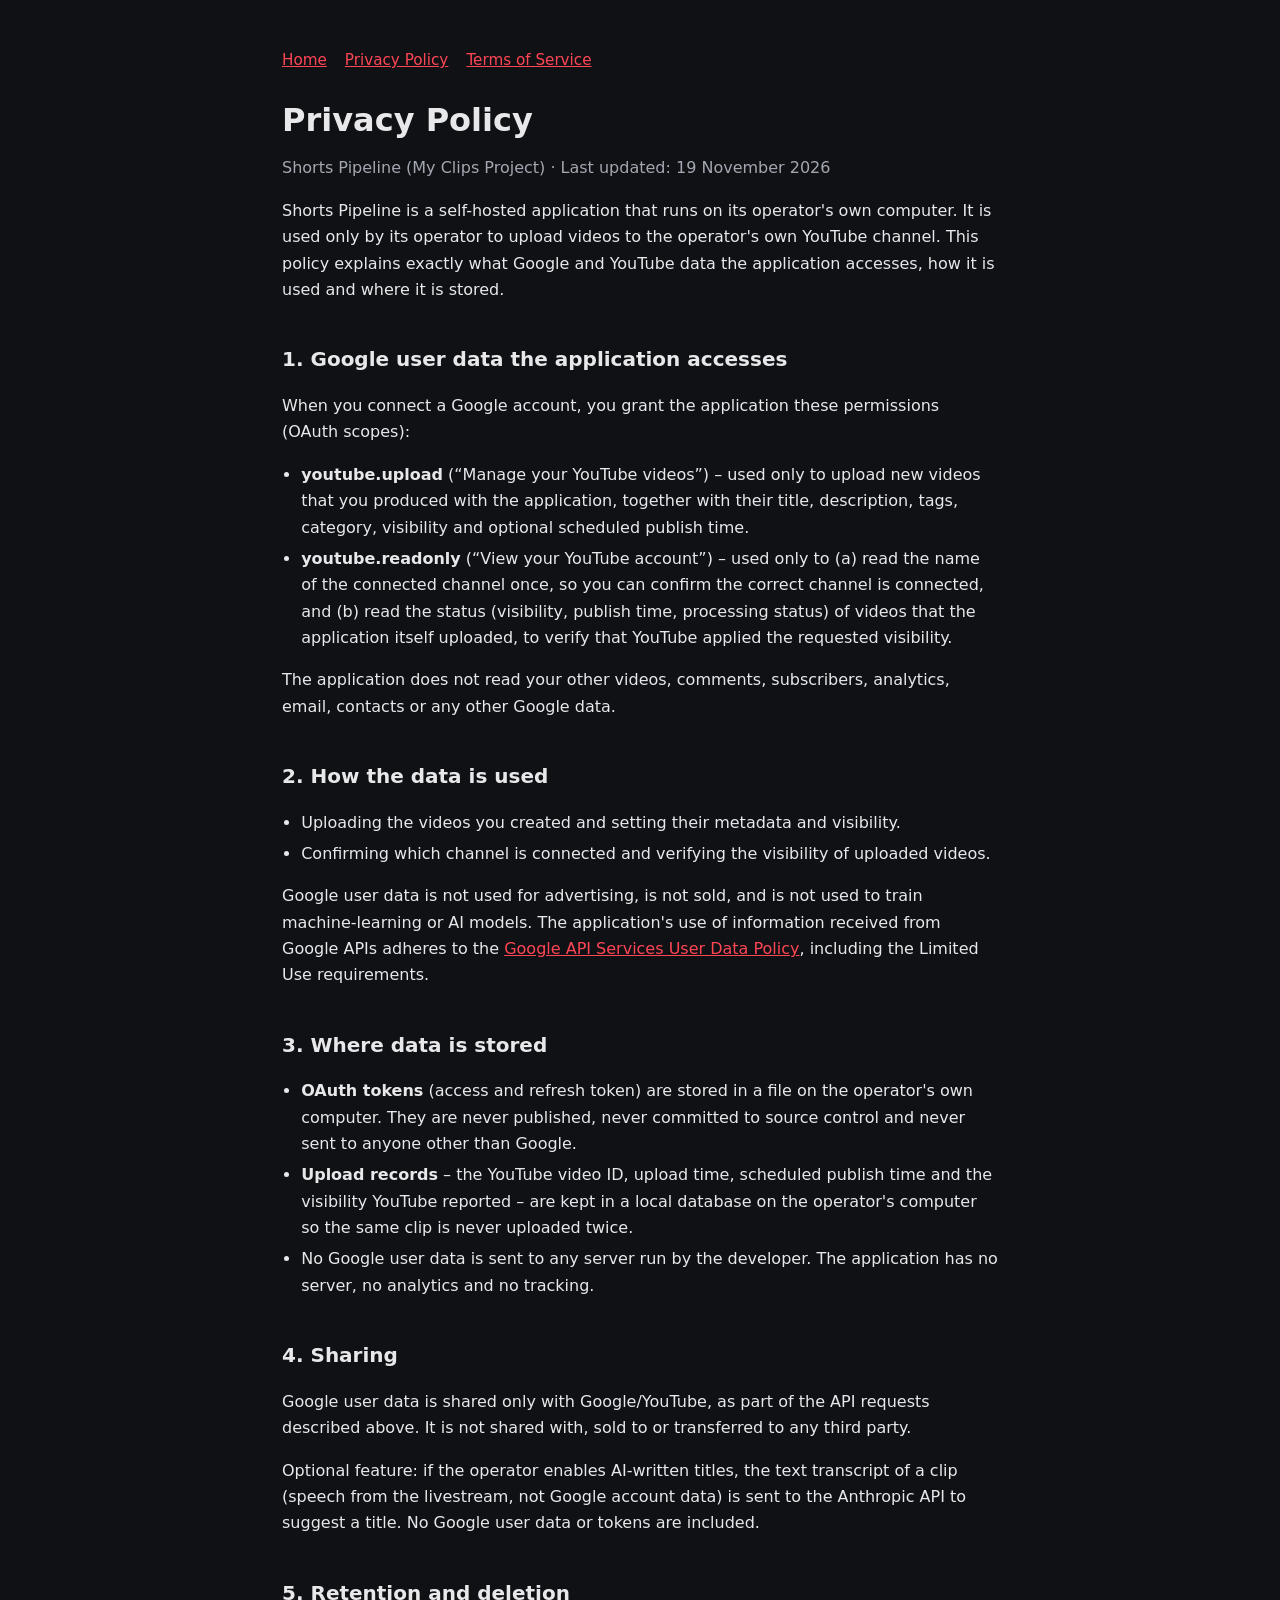
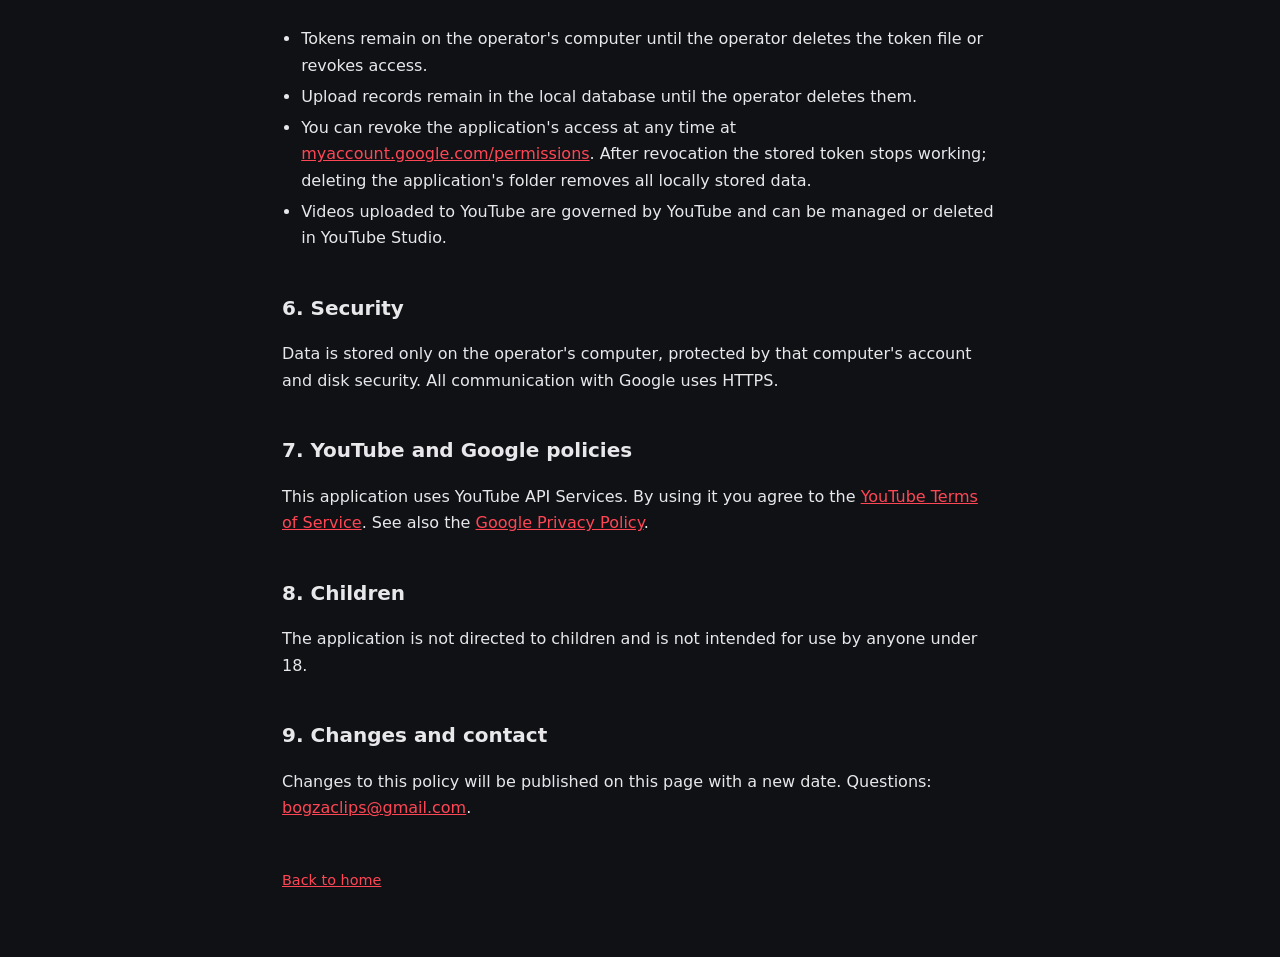
==== privacy.html @ f404f1be "Add files via upload" ====
<!DOCTYPE html>
<html lang="en"><head><meta charset="utf-8"><meta name="viewport" content="width=device-width,initial-scale=1">
<title>Privacy Policy – Shorts Pipeline</title><link rel="stylesheet" href="style.css"></head><body><main>
<nav><a href="./">Home</a><a href="privacy.html">Privacy Policy</a><a href="terms.html">Terms of Service</a></nav>
<h1>Privacy Policy</h1>
<p class="muted">Shorts Pipeline (My Clips Project) · Last updated: 19 November 2026</p>

<p>Shorts Pipeline is a self-hosted application that runs on its operator's own computer. It is used only by its operator to upload videos to the operator's own YouTube channel. This policy explains exactly what Google and YouTube data the application accesses, how it is used and where it is stored.</p>

<h2>1. Google user data the application accesses</h2>
<p>When you connect a Google account, you grant the application these permissions (OAuth scopes):</p>
<ul>
<li><strong>youtube.upload</strong> (“Manage your YouTube videos”) – used only to upload new videos that you produced with the application, together with their title, description, tags, category, visibility and optional scheduled publish time.</li>
<li><strong>youtube.readonly</strong> (“View your YouTube account”) – used only to (a) read the name of the connected channel once, so you can confirm the correct channel is connected, and (b) read the status (visibility, publish time, processing status) of videos that the application itself uploaded, to verify that YouTube applied the requested visibility.</li>
</ul>
<p>The application does not read your other videos, comments, subscribers, analytics, email, contacts or any other Google data.</p>

<h2>2. How the data is used</h2>
<ul>
<li>Uploading the videos you created and setting their metadata and visibility.</li>
<li>Confirming which channel is connected and verifying the visibility of uploaded videos.</li>
</ul>
<p>Google user data is not used for advertising, is not sold, and is not used to train machine-learning or AI models. The application's use of information received from Google APIs adheres to the <a href="https://developers.google.com/terms/api-services-user-data-policy">Google API Services User Data Policy</a>, including the Limited Use requirements.</p>

<h2>3. Where data is stored</h2>
<ul>
<li><strong>OAuth tokens</strong> (access and refresh token) are stored in a file on the operator's own computer. They are never published, never committed to source control and never sent to anyone other than Google.</li>
<li><strong>Upload records</strong> – the YouTube video ID, upload time, scheduled publish time and the visibility YouTube reported – are kept in a local database on the operator's computer so the same clip is never uploaded twice.</li>
<li>No Google user data is sent to any server run by the developer. The application has no server, no analytics and no tracking.</li>
</ul>

<h2>4. Sharing</h2>
<p>Google user data is shared only with Google/YouTube, as part of the API requests described above. It is not shared with, sold to or transferred to any third party.</p>
<p>Optional feature: if the operator enables AI-written titles, the text transcript of a clip (speech from the livestream, not Google account data) is sent to the Anthropic API to suggest a title. No Google user data or tokens are included.</p>

<h2>5. Retention and deletion</h2>
<ul>
<li>Tokens remain on the operator's computer until the operator deletes the token file or revokes access.</li>
<li>Upload records remain in the local database until the operator deletes them.</li>
<li>You can revoke the application's access at any time at <a href="https://myaccount.google.com/permissions">myaccount.google.com/permissions</a>. After revocation the stored token stops working; deleting the application's folder removes all locally stored data.</li>
<li>Videos uploaded to YouTube are governed by YouTube and can be managed or deleted in YouTube Studio.</li>
</ul>

<h2>6. Security</h2>
<p>Data is stored only on the operator's computer, protected by that computer's account and disk security. All communication with Google uses HTTPS.</p>

<h2>7. YouTube and Google policies</h2>
<p>This application uses YouTube API Services. By using it you agree to the <a href="https://www.youtube.com/t/terms">YouTube Terms of Service</a>. See also the <a href="https://policies.google.com/privacy">Google Privacy Policy</a>.</p>

<h2>8. Children</h2>
<p>The application is not directed to children and is not intended for use by anyone under 18.</p>

<h2>9. Changes and contact</h2>
<p>Changes to this policy will be published on this page with a new date. Questions: <a href="mailto:bogzaclips@gmail.com">bogzaclips@gmail.com</a>.</p>
<footer><a href="./">Back to home</a></footer>
</main></body></html>
---- style.css ----
:root{--bg:#0f1115;--fg:#e8e8ea;--muted:#a3a7b0;--acc:#ff4655;--card:#171a21}
*{box-sizing:border-box}body{margin:0;font:16px/1.65 system-ui,-apple-system,Segoe UI,Roboto,sans-serif;background:var(--bg);color:var(--fg)}
main{max-width:760px;margin:0 auto;padding:48px 22px 64px}
header a,footer a,main a{color:var(--acc)}h1{font-size:2rem;line-height:1.2;margin:.2em 0 .4em}
h2{margin-top:2em;font-size:1.25rem}.muted{color:var(--muted)}
.card{background:var(--card);border-radius:12px;padding:18px 20px;margin:18px 0}
nav{display:flex;gap:18px;font-size:.95rem;margin-bottom:28px}
footer{margin-top:48px;font-size:.9rem;color:var(--muted)}
ul{padding-left:1.2em}li{margin:.3em 0}
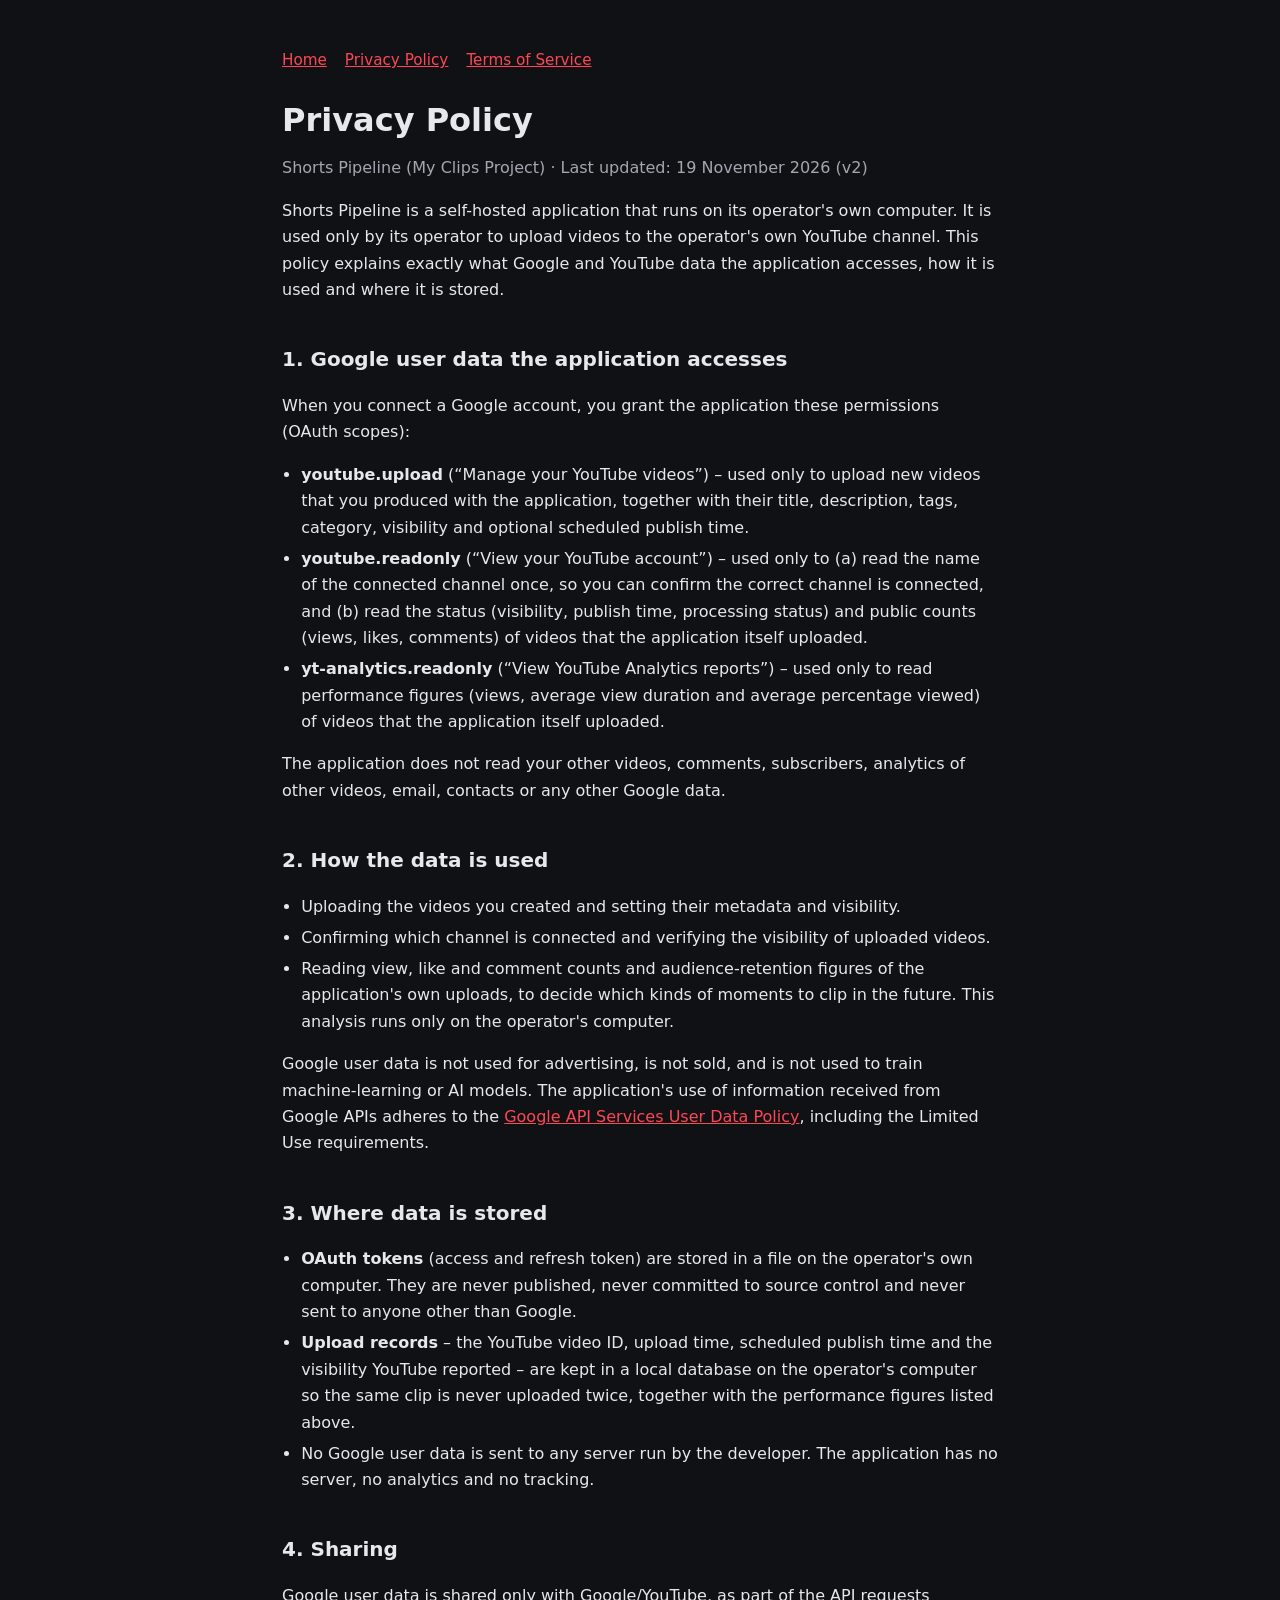
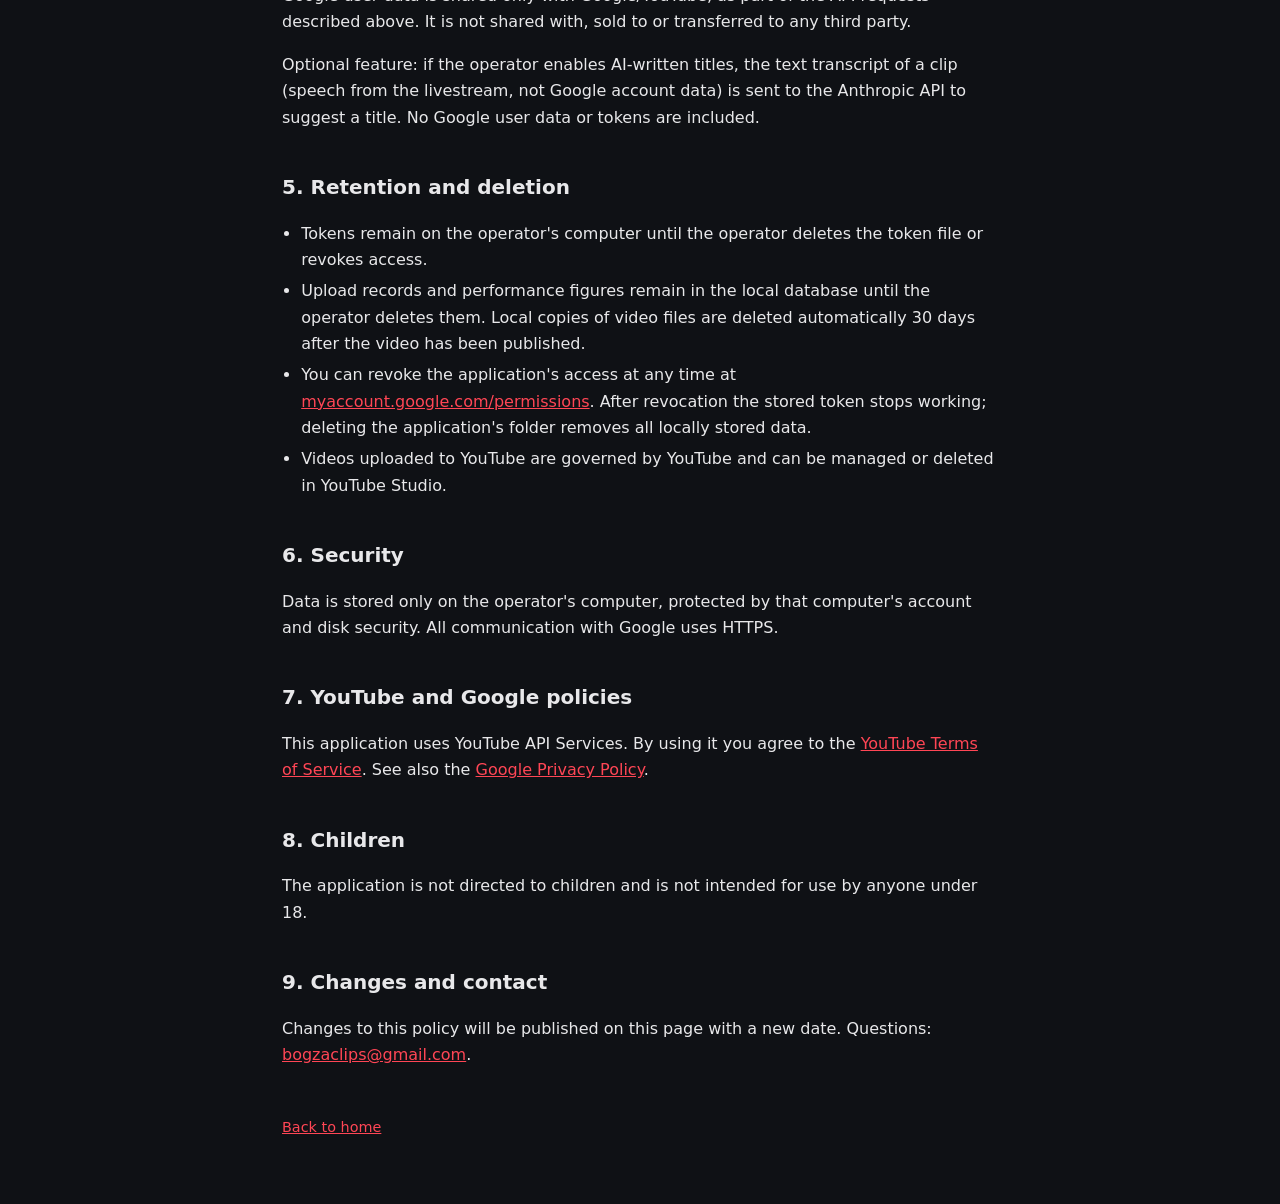
==== commit 1e5ab74a: "Add files via upload" ====
--- a/privacy.html
+++ b/privacy.html
@@ -3,7 +3,7 @@
 <title>Privacy Policy – Shorts Pipeline</title><link rel="stylesheet" href="style.css"></head><body><main>
 <nav><a href="./">Home</a><a href="privacy.html">Privacy Policy</a><a href="terms.html">Terms of Service</a></nav>
 <h1>Privacy Policy</h1>
-<p class="muted">Shorts Pipeline (My Clips Project) · Last updated: 19 November 2026</p>
+<p class="muted">Shorts Pipeline (My Clips Project) · Last updated: 19 November 2026 (v2)</p>
 
 <p>Shorts Pipeline is a self-hosted application that runs on its operator's own computer. It is used only by its operator to upload videos to the operator's own YouTube channel. This policy explains exactly what Google and YouTube data the application accesses, how it is used and where it is stored.</p>
 
@@ -11,21 +11,23 @@
 <p>When you connect a Google account, you grant the application these permissions (OAuth scopes):</p>
 <ul>
 <li><strong>youtube.upload</strong> (“Manage your YouTube videos”) – used only to upload new videos that you produced with the application, together with their title, description, tags, category, visibility and optional scheduled publish time.</li>
-<li><strong>youtube.readonly</strong> (“View your YouTube account”) – used only to (a) read the name of the connected channel once, so you can confirm the correct channel is connected, and (b) read the status (visibility, publish time, processing status) of videos that the application itself uploaded, to verify that YouTube applied the requested visibility.</li>
+<li><strong>youtube.readonly</strong> (“View your YouTube account”) – used only to (a) read the name of the connected channel once, so you can confirm the correct channel is connected, and (b) read the status (visibility, publish time, processing status) and public counts (views, likes, comments) of videos that the application itself uploaded.</li>
+<li><strong>yt-analytics.readonly</strong> (“View YouTube Analytics reports”) – used only to read performance figures (views, average view duration and average percentage viewed) of videos that the application itself uploaded.</li>
 </ul>
-<p>The application does not read your other videos, comments, subscribers, analytics, email, contacts or any other Google data.</p>
+<p>The application does not read your other videos, comments, subscribers, analytics of other videos, email, contacts or any other Google data.</p>
 
 <h2>2. How the data is used</h2>
 <ul>
 <li>Uploading the videos you created and setting their metadata and visibility.</li>
 <li>Confirming which channel is connected and verifying the visibility of uploaded videos.</li>
+<li>Reading view, like and comment counts and audience-retention figures of the application's own uploads, to decide which kinds of moments to clip in the future. This analysis runs only on the operator's computer.</li>
 </ul>
 <p>Google user data is not used for advertising, is not sold, and is not used to train machine-learning or AI models. The application's use of information received from Google APIs adheres to the <a href="https://developers.google.com/terms/api-services-user-data-policy">Google API Services User Data Policy</a>, including the Limited Use requirements.</p>
 
 <h2>3. Where data is stored</h2>
 <ul>
 <li><strong>OAuth tokens</strong> (access and refresh token) are stored in a file on the operator's own computer. They are never published, never committed to source control and never sent to anyone other than Google.</li>
-<li><strong>Upload records</strong> – the YouTube video ID, upload time, scheduled publish time and the visibility YouTube reported – are kept in a local database on the operator's computer so the same clip is never uploaded twice.</li>
+<li><strong>Upload records</strong> – the YouTube video ID, upload time, scheduled publish time and the visibility YouTube reported – are kept in a local database on the operator's computer so the same clip is never uploaded twice, together with the performance figures listed above.</li>
 <li>No Google user data is sent to any server run by the developer. The application has no server, no analytics and no tracking.</li>
 </ul>
 
@@ -36,7 +38,7 @@
 <h2>5. Retention and deletion</h2>
 <ul>
 <li>Tokens remain on the operator's computer until the operator deletes the token file or revokes access.</li>
-<li>Upload records remain in the local database until the operator deletes them.</li>
+<li>Upload records and performance figures remain in the local database until the operator deletes them. Local copies of video files are deleted automatically 30 days after the video has been published.</li>
 <li>You can revoke the application's access at any time at <a href="https://myaccount.google.com/permissions">myaccount.google.com/permissions</a>. After revocation the stored token stops working; deleting the application's folder removes all locally stored data.</li>
 <li>Videos uploaded to YouTube are governed by YouTube and can be managed or deleted in YouTube Studio.</li>
 </ul>
